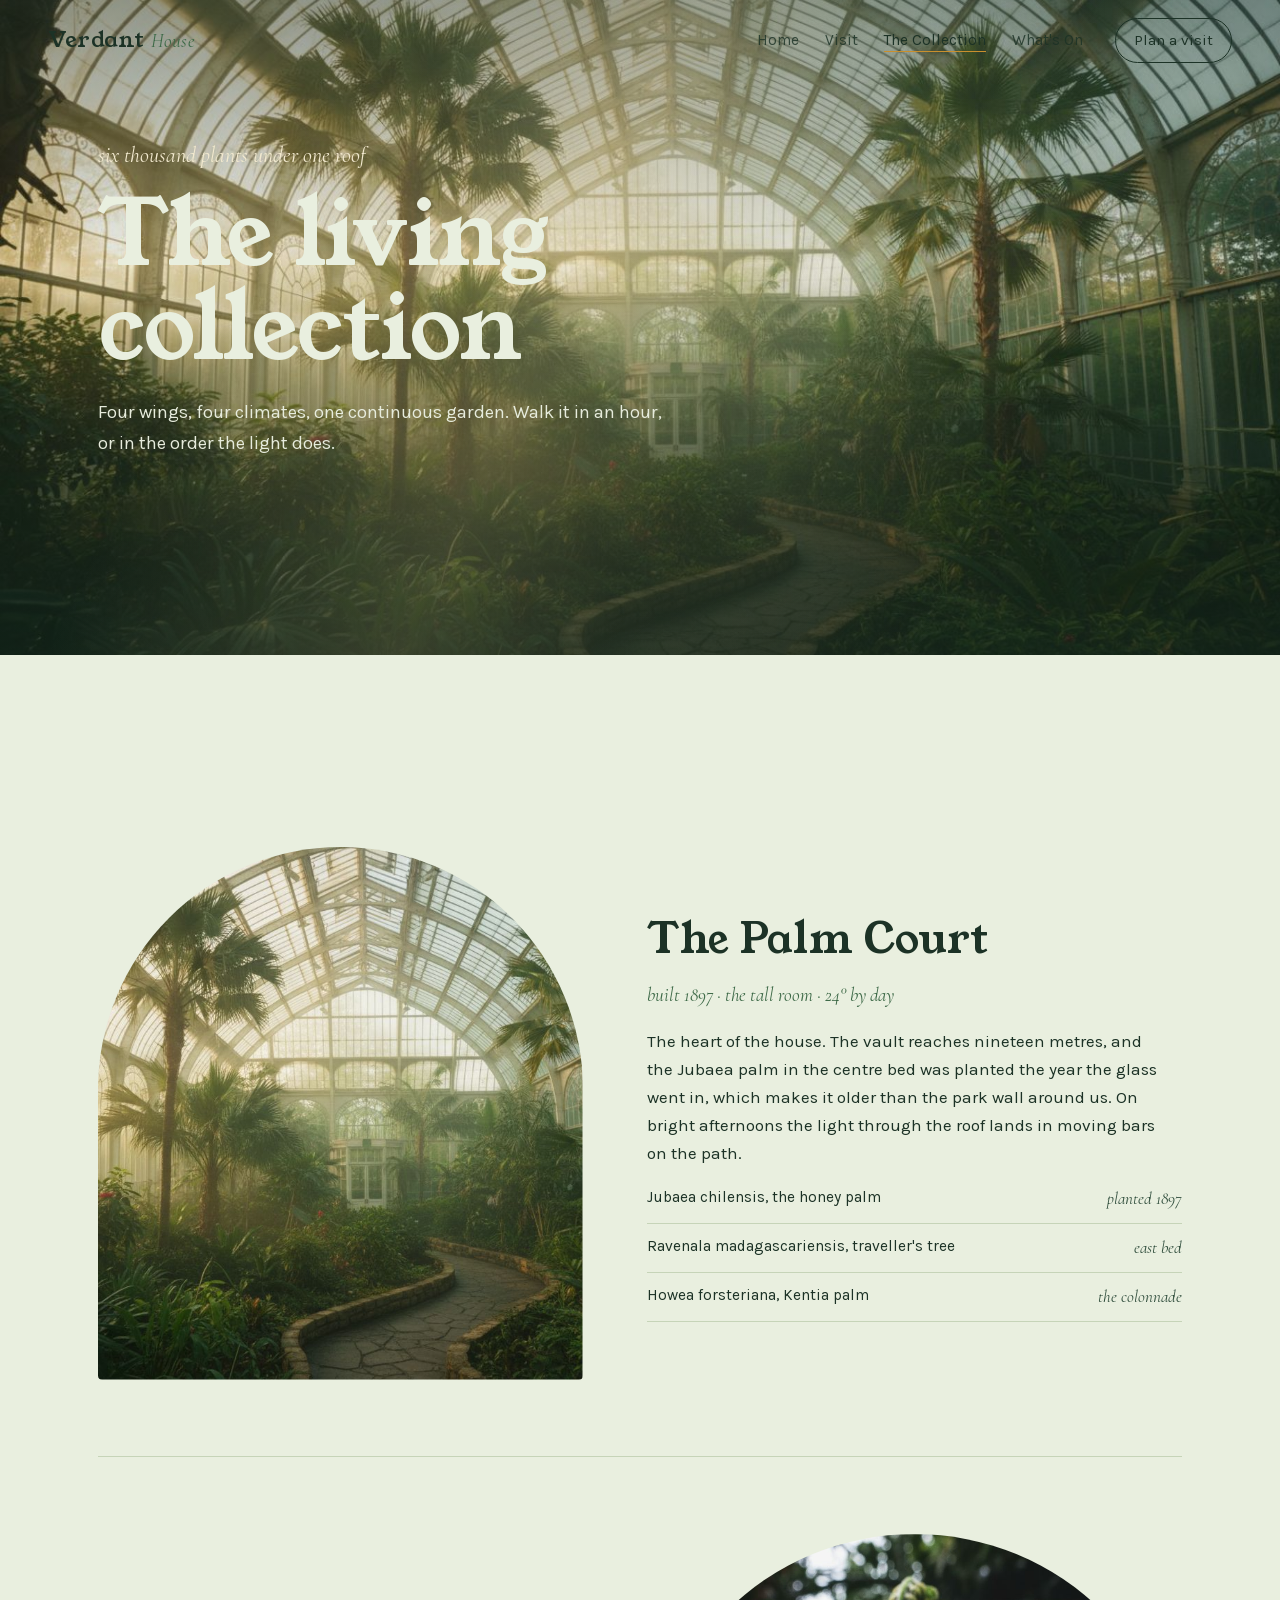
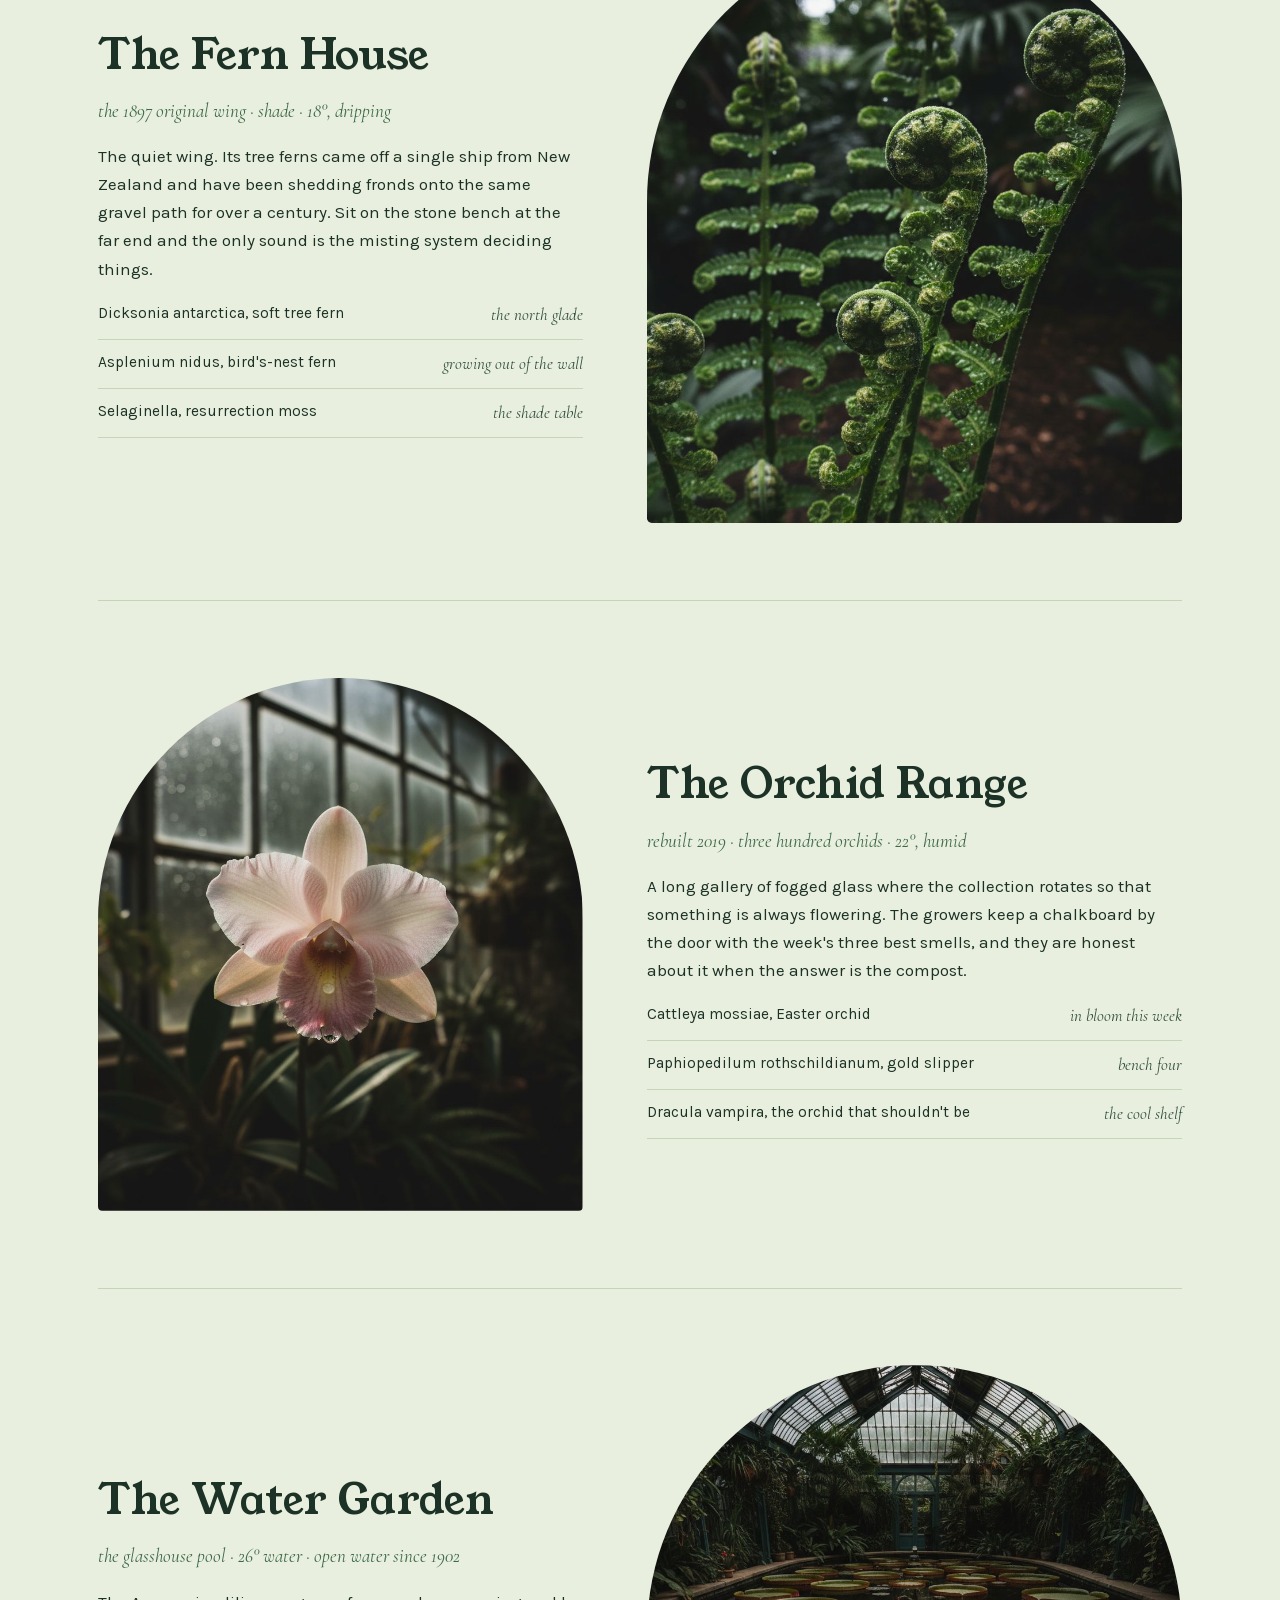
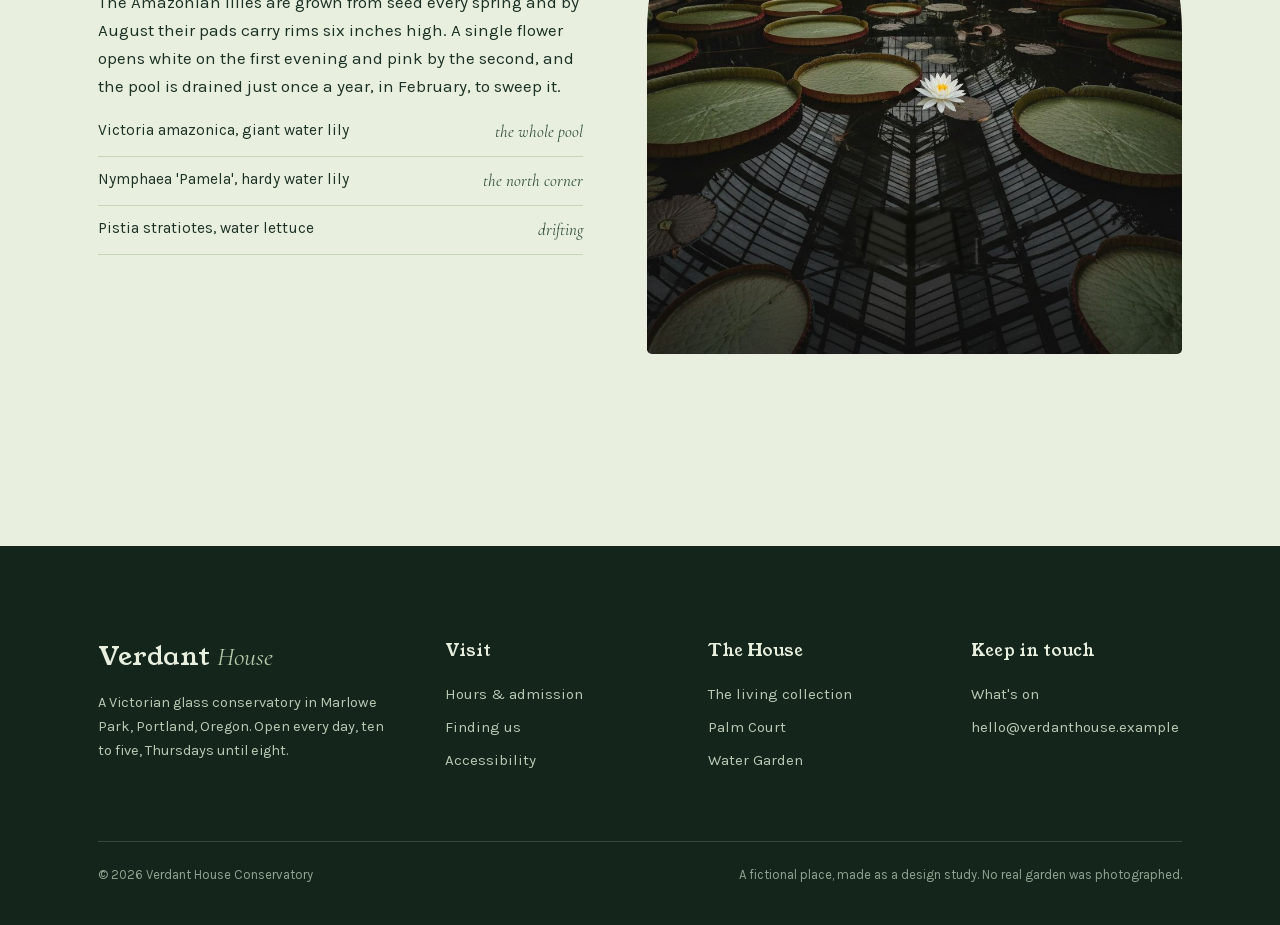
==== collection.html @ c1500755 "Verdant House: a Victorian glass conservatory concept site" ====
<!DOCTYPE html>
<html lang="en">
<head>
<meta charset="UTF-8">
<meta name="viewport" content="width=device-width, initial-scale=1">
<title>The Collection — Verdant House</title>
<meta name="description" content="Four glass wings and six thousand plants: the Palm Court, the Fern House, the Orchid Range and the Water Garden.">
<link rel="stylesheet" href="css/style.css">
<noscript><style>.veil{display:none}</style></noscript>
</head>
<body>

<header class="site-head" id="siteHead">
  <a class="brand" href="index.html">Verdant <em>House</em></a>
  <nav>
    <a href="index.html">Home</a>
    <a href="visit.html">Visit</a>
    <a href="collection.html" aria-current="page">The Collection</a>
    <a href="events.html">What's On</a>
  </nav>
  <a class="head-cta" href="visit.html">Plan a visit</a>
  <button class="nav-toggle" aria-expanded="false">Menu</button>
</header>
<div class="veil" id="veil" aria-hidden="true"><i></i><i></i><i></i></div>

<section class="hero short">
  <img class="bg" src="assets/hero.jpg" alt="The Palm Court's vaulted glass roof above the palms">
  <div class="haze"></div><div class="ray"></div>
  <div class="inner">
    <p class="kicker">six thousand plants under one roof</p>
    <h1><span class="line"><span>The living collection</span></span></h1>
    <p>Four wings, four climates, one continuous garden. Walk it in an hour, or in the order the light does.</p>
  </div>
</section>

<section>
  <div class="wrap">

    <div class="wing-block" id="palm-court">
      <figure class="arch grow"><img src="assets/hero.jpg" alt="Palms and a stone path under the vaulted glass"></figure>
      <div class="rise">
        <h3>The Palm Court</h3>
        <p class="meta">built 1897 &middot; the tall room &middot; 24&deg; by day</p>
        <p>The heart of the house. The vault reaches nineteen metres, and the Jubaea palm in the centre bed was planted the year the glass went in, which makes it older than the park wall around us. On bright afternoons the light through the roof lands in moving bars on the path.</p>
        <ul class="specimens">
          <li><span>Jubaea chilensis, the honey palm</span><em>planted 1897</em></li>
          <li><span>Ravenala madagascariensis, traveller's tree</span><em>east bed</em></li>
          <li><span>Howea forsteriana, Kentia palm</span><em>the colonnade</em></li>
        </ul>
      </div>
    </div>

    <div class="wing-block" id="fern-house">
      <figure class="arch grow"><img src="assets/fern.jpg" alt="Fiddlehead fern fronds unfurling with water droplets"></figure>
      <div class="rise">
        <h3>The Fern House</h3>
        <p class="meta">the 1897 original wing &middot; shade &middot; 18&deg;, dripping</p>
        <p>The quiet wing. Its tree ferns came off a single ship from New Zealand and have been shedding fronds onto the same gravel path for over a century. Sit on the stone bench at the far end and the only sound is the misting system deciding things.</p>
        <ul class="specimens">
          <li><span>Dicksonia antarctica, soft tree fern</span><em>the north glade</em></li>
          <li><span>Asplenium nidus, bird's-nest fern</span><em>growing out of the wall</em></li>
          <li><span>Selaginella, resurrection moss</span><em>the shade table</em></li>
        </ul>
      </div>
    </div>

    <div class="wing-block" id="orchid-range">
      <figure class="arch grow"><img src="assets/orchid.jpg" alt="A pale orchid flower in front of fogged range glass"></figure>
      <div class="rise">
        <h3>The Orchid Range</h3>
        <p class="meta">rebuilt 2019 &middot; three hundred orchids &middot; 22&deg;, humid</p>
        <p>A long gallery of fogged glass where the collection rotates so that something is always flowering. The growers keep a chalkboard by the door with the week's three best smells, and they are honest about it when the answer is the compost.</p>
        <ul class="specimens">
          <li><span>Cattleya mossiae, Easter orchid</span><em>in bloom this week</em></li>
          <li><span>Paphiopedilum rothschildianum, gold slipper</span><em>bench four</em></li>
          <li><span>Dracula vampira, the orchid that shouldn't be</span><em>the cool shelf</em></li>
        </ul>
      </div>
    </div>

    <div class="wing-block" id="water-garden">
      <figure class="arch grow"><img src="assets/lily.jpg" alt="Giant lily pads on the dark water of the pool"></figure>
      <div class="rise">
        <h3>The Water Garden</h3>
        <p class="meta">the glasshouse pool &middot; 26&deg; water &middot; open water since 1902</p>
        <p>The Amazonian lilies are grown from seed every spring and by August their pads carry rims six inches high. A single flower opens white on the first evening and pink by the second, and the pool is drained just once a year, in February, to sweep it.</p>
        <ul class="specimens">
          <li><span>Victoria amazonica, giant water lily</span><em>the whole pool</em></li>
          <li><span>Nymphaea 'Pamela', hardy water lily</span><em>the north corner</em></li>
          <li><span>Pistia stratiotes, water lettuce</span><em>drifting</em></li>
        </ul>
      </div>
    </div>

  </div>
</section>

<footer>
  <div class="wrap">
    <div class="cols">
      <div>
        <p class="brandline">Verdant <em>House</em></p>
        <p style="margin-top:12px">A Victorian glass conservatory in Marlowe Park, Portland, Oregon. Open every day, ten to five, Thursdays until eight.</p>
      </div>
      <div><h4>Visit</h4><a href="visit.html">Hours &amp; admission</a><a href="visit.html">Finding us</a><a href="visit.html">Accessibility</a></div>
      <div><h4>The House</h4><a href="collection.html">The living collection</a><a href="collection.html#palm-court">Palm Court</a><a href="collection.html#water-garden">Water Garden</a></div>
      <div><h4>Keep in touch</h4><a href="events.html">What's on</a><a href="mailto:hello@verdanthouse.example">hello@verdanthouse.example</a></div>
    </div>
    <div class="legal"><span>&copy; 2026 Verdant House Conservatory</span><span>A fictional place, made as a design study. No real garden was photographed.</span></div>
  </div>
</footer>

<script src="js/main.js" defer></script>
</body>
</html>
---- css/style.css ----
/* Verdant House — a Victorian glass conservatory */
@font-face{font-family:"Young Serif";src:url(../fonts/young-serif-normal.woff2) format("woff2");font-weight:400;font-display:swap}
@font-face{font-family:"Karla";src:url(../fonts/karla-normal.woff2) format("woff2");font-weight:400;font-display:swap}
@font-face{font-family:"Karla";src:url(../fonts/karla-italic.woff2) format("woff2");font-weight:400;font-style:italic;font-display:swap}
@font-face{font-family:"Cormorant";src:url(../fonts/cormorant-garamond-italic.woff2) format("woff2");font-weight:400;font-style:italic;font-display:swap}

:root{
  --paper:#e9efdf; --paper2:#dfe8d0; --ink:#1c3226; --leaf:#3e6a48;
  --sage:#b5c9a8; --line:#c6d4b8; --light:#c98f2d; --deep:#14261c;
  --disp:"Young Serif",serif; --body:"Karla",sans-serif; --note:"Cormorant",serif;
}
*{margin:0;padding:0;box-sizing:border-box}
html{scroll-behavior:smooth}
body{background:var(--paper);color:var(--ink);font-family:var(--body);font-size:17px;line-height:1.65}
img{display:block;max-width:100%}
a{color:inherit}
::selection{background:var(--leaf);color:var(--paper)}
:focus-visible{outline:2px solid var(--light);outline-offset:3px}

.wrap{max-width:1180px;margin:0 auto;padding:0 clamp(20px,4vw,48px)}

/* ---------- header ---------- */
.site-head{position:fixed;inset:0 0 auto;z-index:60;display:flex;align-items:center;gap:32px;
  padding:18px clamp(20px,4vw,48px);transition:background .4s,box-shadow .4s}
.site-head.solid{background:rgba(233,239,223,.92);backdrop-filter:blur(10px);box-shadow:0 1px 0 var(--line)}
.brand{font-family:var(--disp);font-size:22px;text-decoration:none;letter-spacing:.01em}
.brand em{font-family:var(--note);font-style:italic;font-size:19px;color:var(--leaf)}
.site-head nav{display:flex;gap:26px;margin-left:auto}
.site-head nav a{text-decoration:none;font-size:15.5px;color:var(--ink);opacity:.82;transition:opacity .2s}
.site-head nav a:hover{opacity:1}
.site-head nav a[aria-current]{opacity:1;text-decoration:underline;text-underline-offset:6px;text-decoration-color:var(--light)}
.head-cta{font-size:15px;text-decoration:none;border:1.5px solid var(--ink);padding:9px 18px;border-radius:99px;transition:background .25s,color .25s}
.head-cta:hover{background:var(--ink);color:var(--paper)}
.nav-toggle{display:none;margin-left:auto;background:none;border:1.5px solid var(--ink);border-radius:99px;
  padding:8px 14px;font:inherit;font-size:14px;cursor:pointer}
@media(max-width:820px){
  .site-head nav,.head-cta{display:none}
  .nav-toggle{display:block}
  .site-head.open nav{display:flex;position:absolute;top:64px;left:16px;right:16px;flex-direction:column;gap:4px;
    background:var(--paper);border:1px solid var(--line);border-radius:18px;padding:18px 22px;box-shadow:0 18px 40px rgba(20,38,28,.18)}
  .site-head.open nav a{padding:9px 0;font-size:17px}
  .site-head.open .head-cta{display:inline-block;margin:0 16px 16px auto}
}

/* ---------- page veil (doors) ---------- */
.veil{position:fixed;inset:0;z-index:100;pointer-events:none;display:flex}
.veil i{flex:1 1 33.4%;background:var(--deep);border-radius:0 0 0 0;transform:translateY(0)}
.veil i:nth-child(2){background:#22412f}
.veil i:nth-child(3){background:#2e5240}
.veil.cover i{transform:translateY(0)!important}
.veil i.arch{border-radius:0 0 50% 50%/0 0 22vh 22vh}
.veil.lift i{transform:translateY(-103%)}
.veil.drop i{transform:translateY(103%)}
.veil i{transition:transform .68s cubic-bezier(.72,0,.18,1)}
.veil i:nth-child(2){transition-delay:.09s}
.veil i:nth-child(3){transition-delay:.18s}
.veil.fade i{opacity:0;transition:opacity .55s ease}

/* ---------- hero ---------- */
.hero{position:relative;min-height:92vh;display:flex;align-items:flex-end;color:var(--paper);overflow:hidden}
.hero.short{min-height:62vh}
.hero img.bg{position:absolute;inset:0;width:100%;height:100%;object-fit:cover}
.hero .haze{position:absolute;inset:0;background:linear-gradient(180deg,rgba(20,38,28,.42) 0%,rgba(20,38,28,.05) 40%,rgba(20,38,28,.72) 100%)}
.hero .ray{position:absolute;inset:-20%;background:linear-gradient(115deg,transparent 30%,rgba(255,222,150,.16) 46%,rgba(255,222,150,.05) 55%,transparent 70%);
  animation:ray 9s ease-in-out infinite alternate}
@keyframes ray{from{transform:translateX(-6%)}to{transform:translateX(7%)}}
.hero .inner{position:relative;z-index:2;padding:0 clamp(20px,4vw,48px) clamp(56px,9vh,110px);max-width:1180px;margin:0 auto;width:100%}
.hero .kicker{font-family:var(--note);font-style:italic;font-size:clamp(18px,2vw,22px);color:#f2e9cf;margin-bottom:14px}
.hero h1{font-family:var(--disp);font-weight:400;font-size:clamp(44px,7.2vw,96px);line-height:1.02;letter-spacing:-.01em;max-width:13ch}
.hero h1 .line{display:block;overflow:hidden}
.hero h1 .line span{display:inline-block;transform:translateY(112%);transition:transform .9s cubic-bezier(.19,1,.22,1)}
.hero.play h1 .line:nth-child(1) span{transform:none;transition-delay:.15s}
.hero.play h1 .line:nth-child(2) span{transform:none;transition-delay:.28s}
.hero p{max-width:52ch;margin-top:22px;font-size:clamp(16px,1.5vw,18.5px);color:#e7ecdd}
.hero .actions{display:flex;gap:14px;margin-top:30px;flex-wrap:wrap}
.btn{display:inline-block;text-decoration:none;font-size:16px;padding:13px 26px;border-radius:99px;transition:transform .25s,background .25s,color .25s}
.btn.solid{background:var(--paper);color:var(--ink)}
.btn.solid:hover{background:var(--light);color:var(--deep);transform:translateY(-2px)}
.btn.ghost{border:1.5px solid rgba(233,239,223,.65);color:var(--paper)}
.btn.ghost:hover{background:rgba(233,239,223,.14)}
.scroll-cue{position:absolute;right:clamp(20px,4vw,48px);bottom:34px;z-index:2;font-family:var(--note);font-style:italic;
  font-size:17px;color:#efe6cc;writing-mode:vertical-rl;letter-spacing:.14em}

/* ---------- sections ---------- */
section{padding:clamp(64px,9vw,120px) 0}
.s-head{display:flex;align-items:baseline;justify-content:space-between;gap:24px;margin-bottom:clamp(34px,5vw,60px)}
.s-head h2{font-family:var(--disp);font-weight:400;font-size:clamp(32px,4.4vw,56px);letter-spacing:-.01em}
.s-head .note{font-family:var(--note);font-style:italic;font-size:20px;color:var(--leaf);white-space:nowrap}
.lede{font-size:clamp(18px,2vw,22px);line-height:1.55;max-width:56ch;color:#2c4636}

/* grow-in reveal */
.grow{clip-path:inset(100% 0 0 0);transition:clip-path 1.1s cubic-bezier(.65,0,.2,1)}
.grow.in{clip-path:inset(0 0 0 0)}
.rise{transform:translateY(26px);opacity:0;transition:transform .9s cubic-bezier(.19,1,.22,1),opacity .9s ease}
.rise.in{transform:none;opacity:1}

/* arch images */
.arch{border-radius:999px 999px 18px 18px;overflow:hidden}
.arch img{width:100%;height:100%;object-fit:cover}

/* the house intro */
.house-grid{display:grid;grid-template-columns:1.05fr .95fr;gap:clamp(30px,5vw,72px);align-items:center}
.house-grid .arch{aspect-ratio:4/4.6}
.house-grid p+p{margin-top:16px}
.fact-line{display:flex;gap:clamp(22px,4vw,54px);margin-top:34px;border-top:1px solid var(--line);padding-top:22px}
.fact-line div strong{display:block;font-family:var(--disp);font-size:26px;font-weight:400}
.fact-line div span{font-size:14.5px;color:#4a6152}
@media(max-width:860px){.house-grid{grid-template-columns:1fr}}

/* wings */
.wings{display:grid;grid-template-columns:repeat(4,1fr);gap:clamp(16px,2.4vw,28px)}
.wing{text-decoration:none;color:inherit}
.wing .arch{aspect-ratio:3/4.1;transition:transform .5s cubic-bezier(.19,1,.22,1)}
.wing:hover .arch{transform:translateY(-8px)}
.wing h3{font-family:var(--disp);font-weight:400;font-size:21px;margin-top:16px}
.wing p{font-size:14.5px;color:#4a6152;margin-top:4px}
@media(max-width:960px){.wings{grid-template-columns:repeat(2,1fr)}}
@media(max-width:520px){.wings{grid-template-columns:1fr 1fr;gap:12px}.wing h3{font-size:17px}}

/* bloom strip */
.bloom{background:var(--deep);color:var(--paper)}
.bloom .wrap{display:grid;grid-template-columns:.9fr 1.1fr;gap:clamp(30px,5vw,70px);align-items:center}
.bloom .arch{aspect-ratio:1/1.05}
.bloom h2{font-family:var(--disp);font-weight:400;font-size:clamp(30px,3.8vw,48px)}
.bloom .note{font-family:var(--note);font-style:italic;color:#e9d9a8;font-size:21px}
.bloom p{color:#c9d6c0;margin-top:16px;max-width:50ch}
.bloom .light-link{display:inline-block;margin-top:26px;color:var(--light);text-decoration:none;border-bottom:1px solid transparent}
.bloom .light-link:hover{border-color:var(--light)}
@media(max-width:860px){.bloom .wrap{grid-template-columns:1fr}}

/* evenings teaser */
.tease{display:grid;grid-template-columns:1.15fr .85fr;gap:clamp(30px,5vw,70px);align-items:center}
.tease .arch{aspect-ratio:4/3.1}
.tease blockquote{font-family:var(--note);font-style:italic;font-size:clamp(24px,2.8vw,34px);line-height:1.3;color:#2c4636}
.tease cite{display:block;margin-top:14px;font-family:var(--body);font-style:normal;font-size:15px;color:#4a6152}
@media(max-width:860px){.tease{grid-template-columns:1fr}}

/* ---------- visit ---------- */
.band{background:var(--paper2)}
.hours{display:grid;grid-template-columns:repeat(3,1fr);gap:clamp(20px,3vw,40px)}
.hours .card{border-top:2px solid var(--ink);padding-top:18px}
.hours .card h3{font-family:var(--disp);font-weight:400;font-size:22px;margin-bottom:10px}
.hours .row{display:flex;justify-content:space-between;gap:12px;padding:7px 0;border-bottom:1px solid var(--line);font-size:15.5px}
.hours .row span:last-child{color:#3c5547}
.prices{margin-top:10px}
.prices .row{display:flex;justify-content:space-between;gap:12px;padding:8px 0;border-bottom:1px solid var(--line);font-size:15.5px}
@media(max-width:860px){.hours{grid-template-columns:1fr}}

/* ---------- collection ---------- */
.wing-block{display:grid;grid-template-columns:.95fr 1.05fr;gap:clamp(30px,5vw,72px);align-items:center;padding:clamp(40px,6vw,80px) 0}
.wing-block+.wing-block{border-top:1px solid var(--line)}
.wing-block:nth-child(even) .arch{order:2}
.wing-block .arch{aspect-ratio:4/4.4}
.wing-block h3{font-family:var(--disp);font-weight:400;font-size:clamp(28px,3.4vw,42px)}
.wing-block .meta{font-family:var(--note);font-style:italic;font-size:19px;color:var(--leaf);margin:6px 0 16px}
.wing-block p{max-width:52ch}
.specimens{margin-top:8px}
.specimens li{display:flex;justify-content:space-between;gap:18px;padding:10px 0;border-bottom:1px solid var(--line);font-size:15.5px;list-style:none}
.specimens li em{font-family:var(--note);font-style:italic;font-size:17px;color:#33503f}
@media(max-width:860px){.wing-block{grid-template-columns:1fr}.wing-block:nth-child(even) .arch{order:0}}

/* ---------- events ---------- */
.events-list{border-top:1px solid var(--line)}
.event{display:grid;grid-template-columns:150px 1fr auto;gap:clamp(16px,3vw,40px);align-items:center;padding:26px 0;border-bottom:1px solid var(--line);text-decoration:none;color:inherit}
.event .when{font-family:var(--note);font-style:italic;font-size:19px;color:var(--leaf)}
.event h3{font-family:var(--disp);font-weight:400;font-size:clamp(20px,2.4vw,28px)}
.event p{font-size:15px;color:#4a6152;margin-top:4px;max-width:56ch}
.event .go{font-size:14.5px;color:var(--ink);opacity:.7;white-space:nowrap}
.event:hover h3{color:var(--leaf)}
@media(max-width:700px){.event{grid-template-columns:1fr;gap:6px}.event .go{display:none}}

/* ---------- footer ---------- */
footer{background:var(--deep);color:#b9c9b4;padding:clamp(56px,8vw,90px) 0 40px}
footer .cols{display:grid;grid-template-columns:1.4fr 1fr 1fr 1fr;gap:clamp(24px,4vw,60px)}
footer h4{font-family:var(--disp);font-weight:400;font-size:17px;color:var(--paper);margin-bottom:14px}
footer a{display:block;text-decoration:none;font-size:15px;padding:4px 0;color:#b9c9b4}
footer a:hover{color:var(--paper)}
footer .brandline{font-family:var(--disp);font-size:26px;color:var(--paper)}
footer .brandline em{font-family:var(--note);font-style:italic;color:var(--sage)}
footer p{font-size:14.5px;max-width:34ch}
footer .legal{margin-top:clamp(36px,6vw,64px);padding-top:22px;border-top:1px solid rgba(185,201,180,.2);
  display:flex;justify-content:space-between;gap:16px;flex-wrap:wrap;font-size:13px;color:#8fa391}
@media(max-width:860px){footer .cols{grid-template-columns:1fr 1fr}}

@media(prefers-reduced-motion:reduce){
  *,*::before,*::after{animation:none!important;transition:none!important}
  .grow{clip-path:none}.rise{transform:none;opacity:1}
  .hero h1 .line span{transform:none}
  .veil{display:none}
}
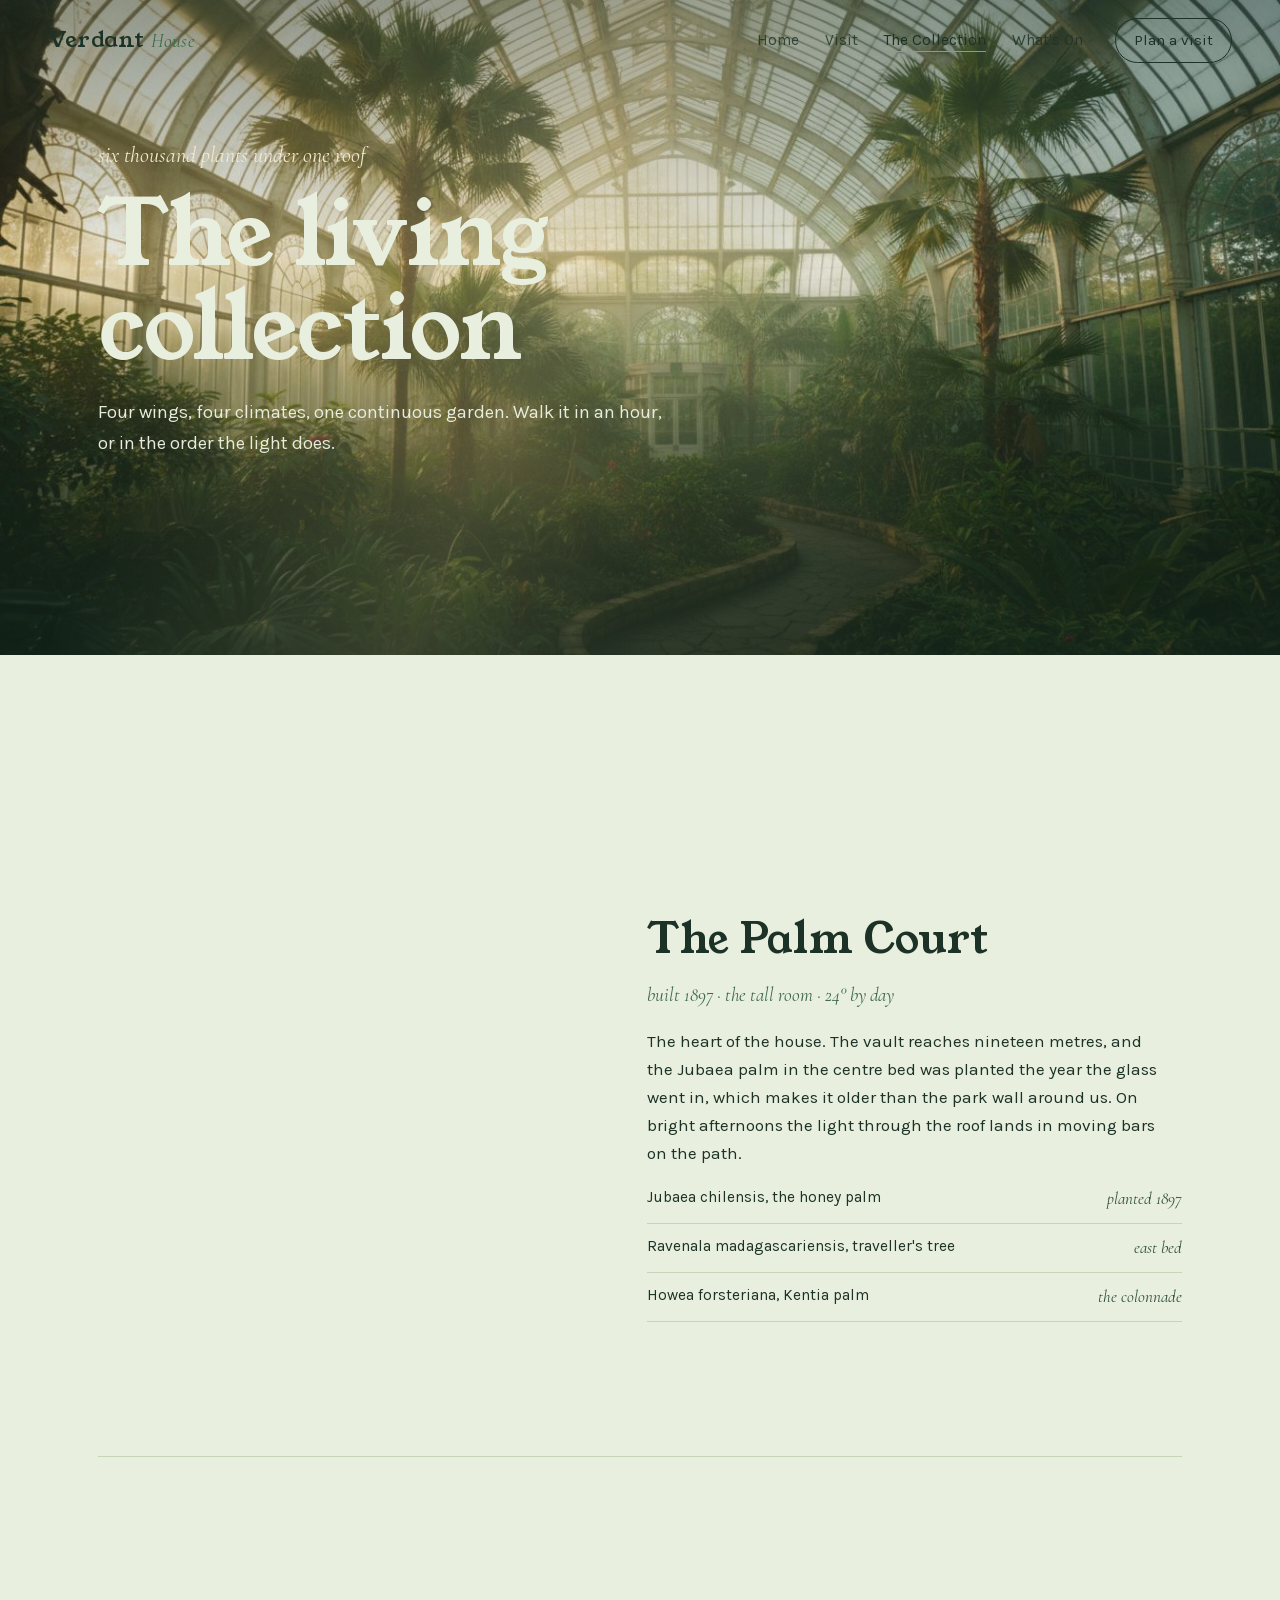
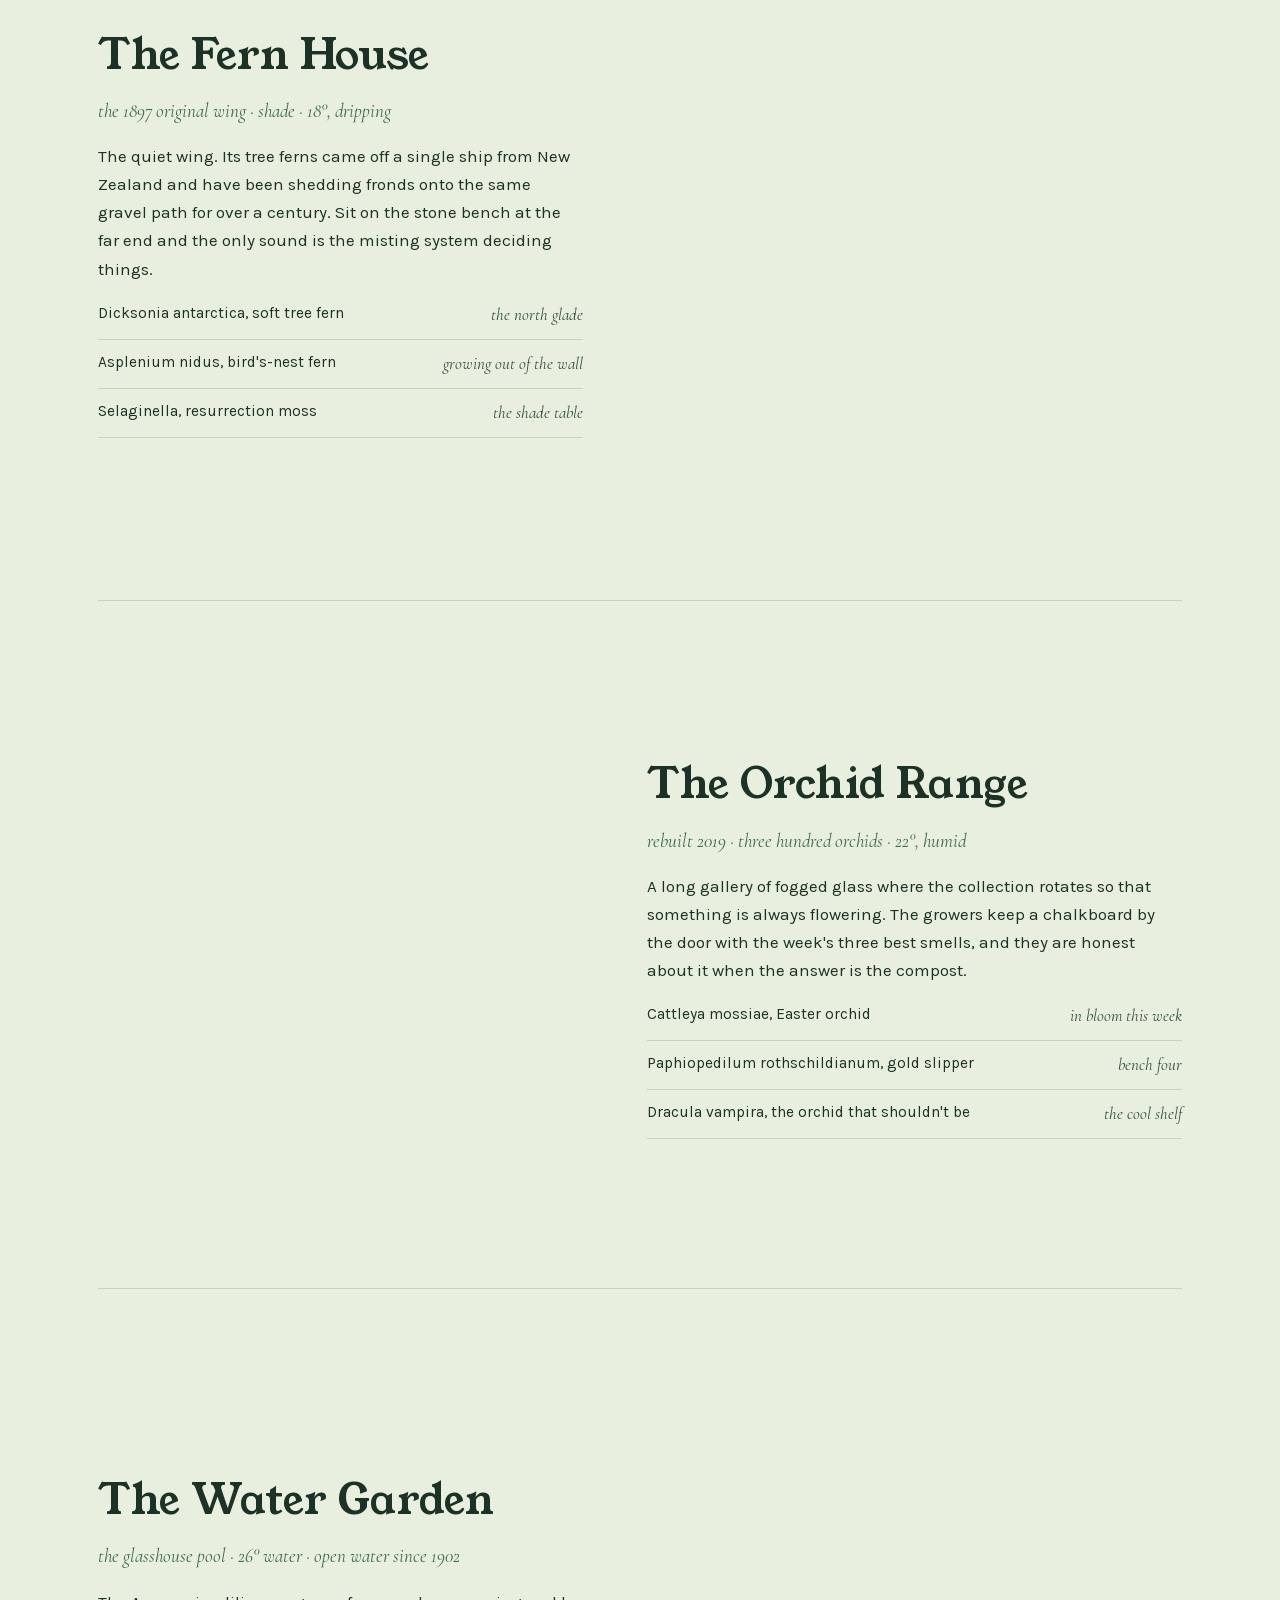
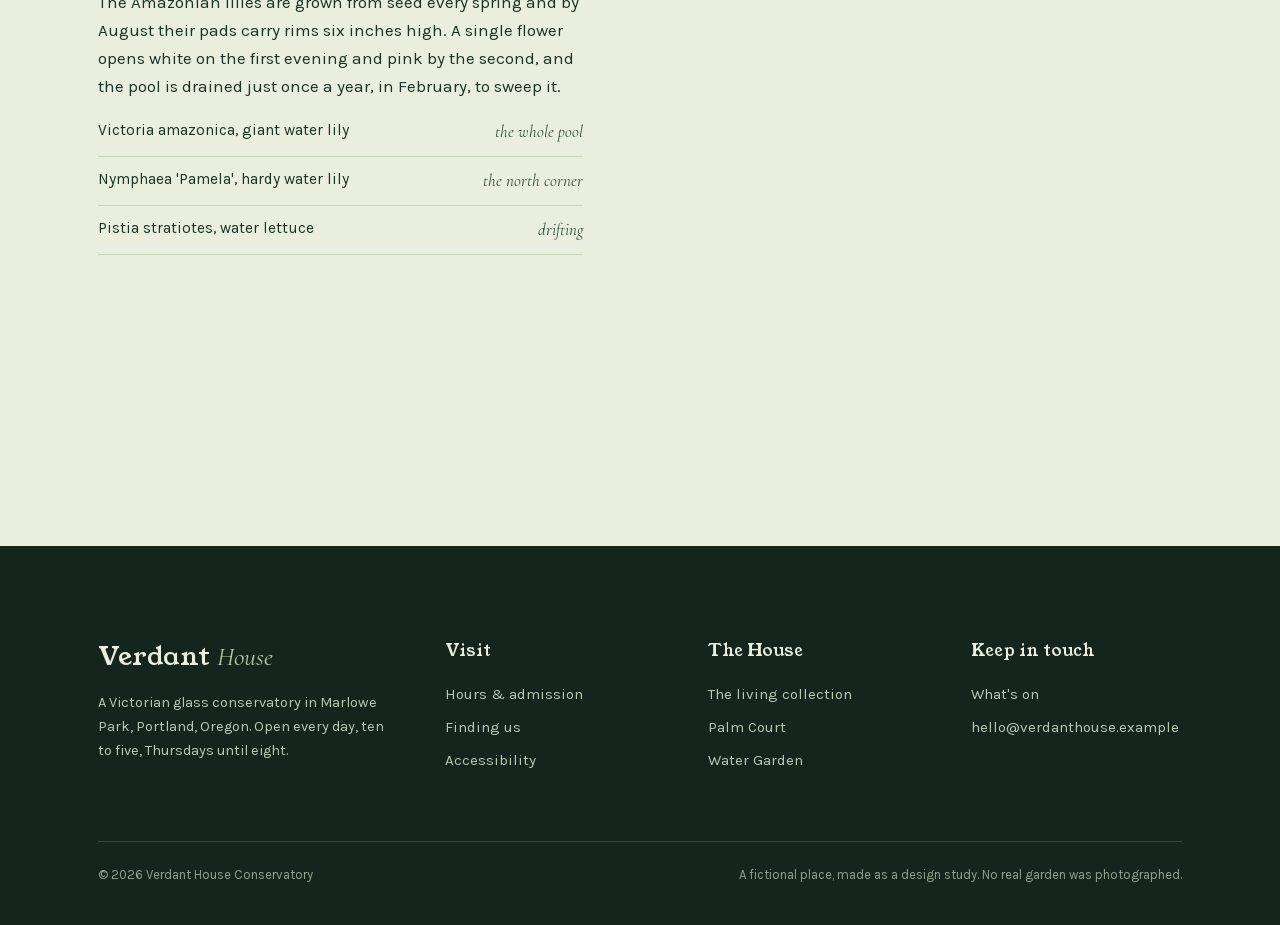
==== commit 779f32c8: "Reveals belong to the scroll observer; no-JS fallback" ====
--- a/collection.html
+++ b/collection.html
@@ -6,7 +6,7 @@
 <title>The Collection — Verdant House</title>
 <meta name="description" content="Four glass wings and six thousand plants: the Palm Court, the Fern House, the Orchid Range and the Water Garden.">
 <link rel="stylesheet" href="css/style.css">
-<noscript><style>.veil{display:none}</style></noscript>
+<noscript><style>.veil{display:none}.grow{clip-path:none}.rise{transform:none;opacity:1}</style></noscript>
 </head>
 <body>
 
